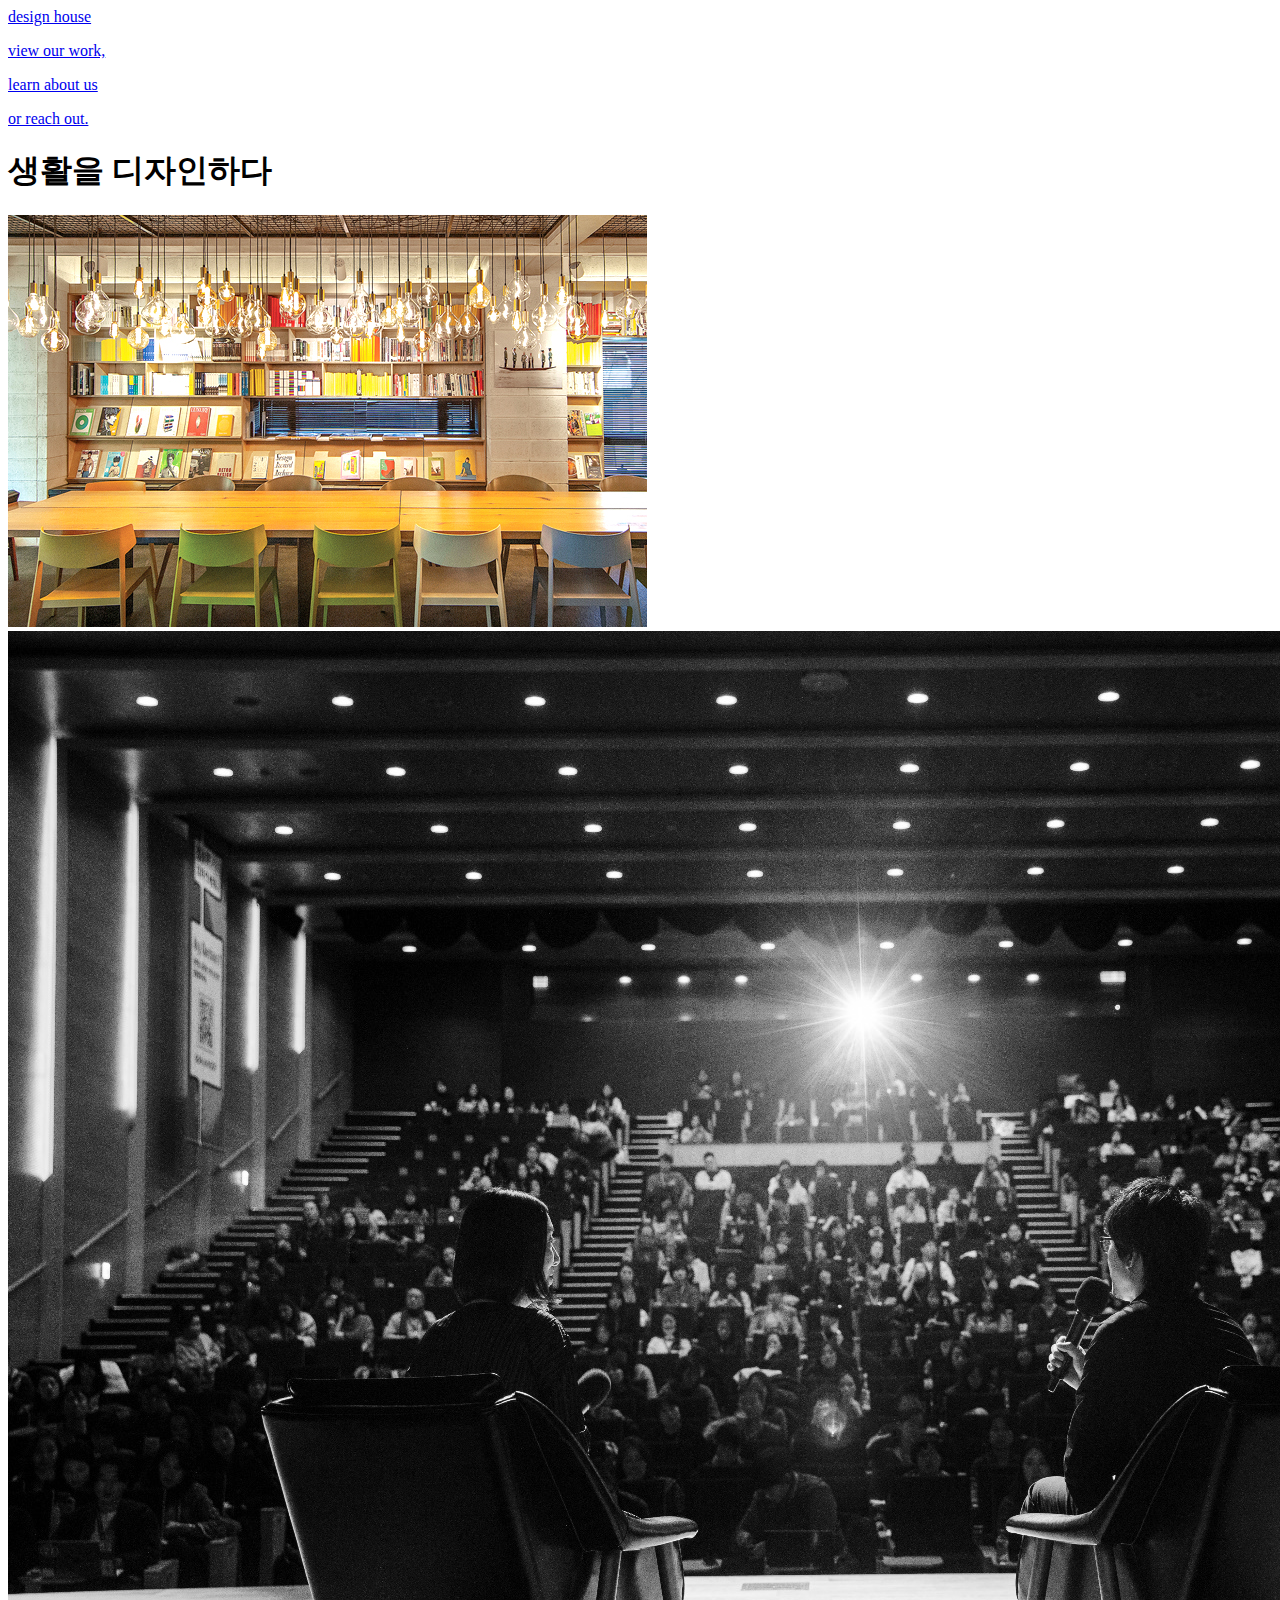
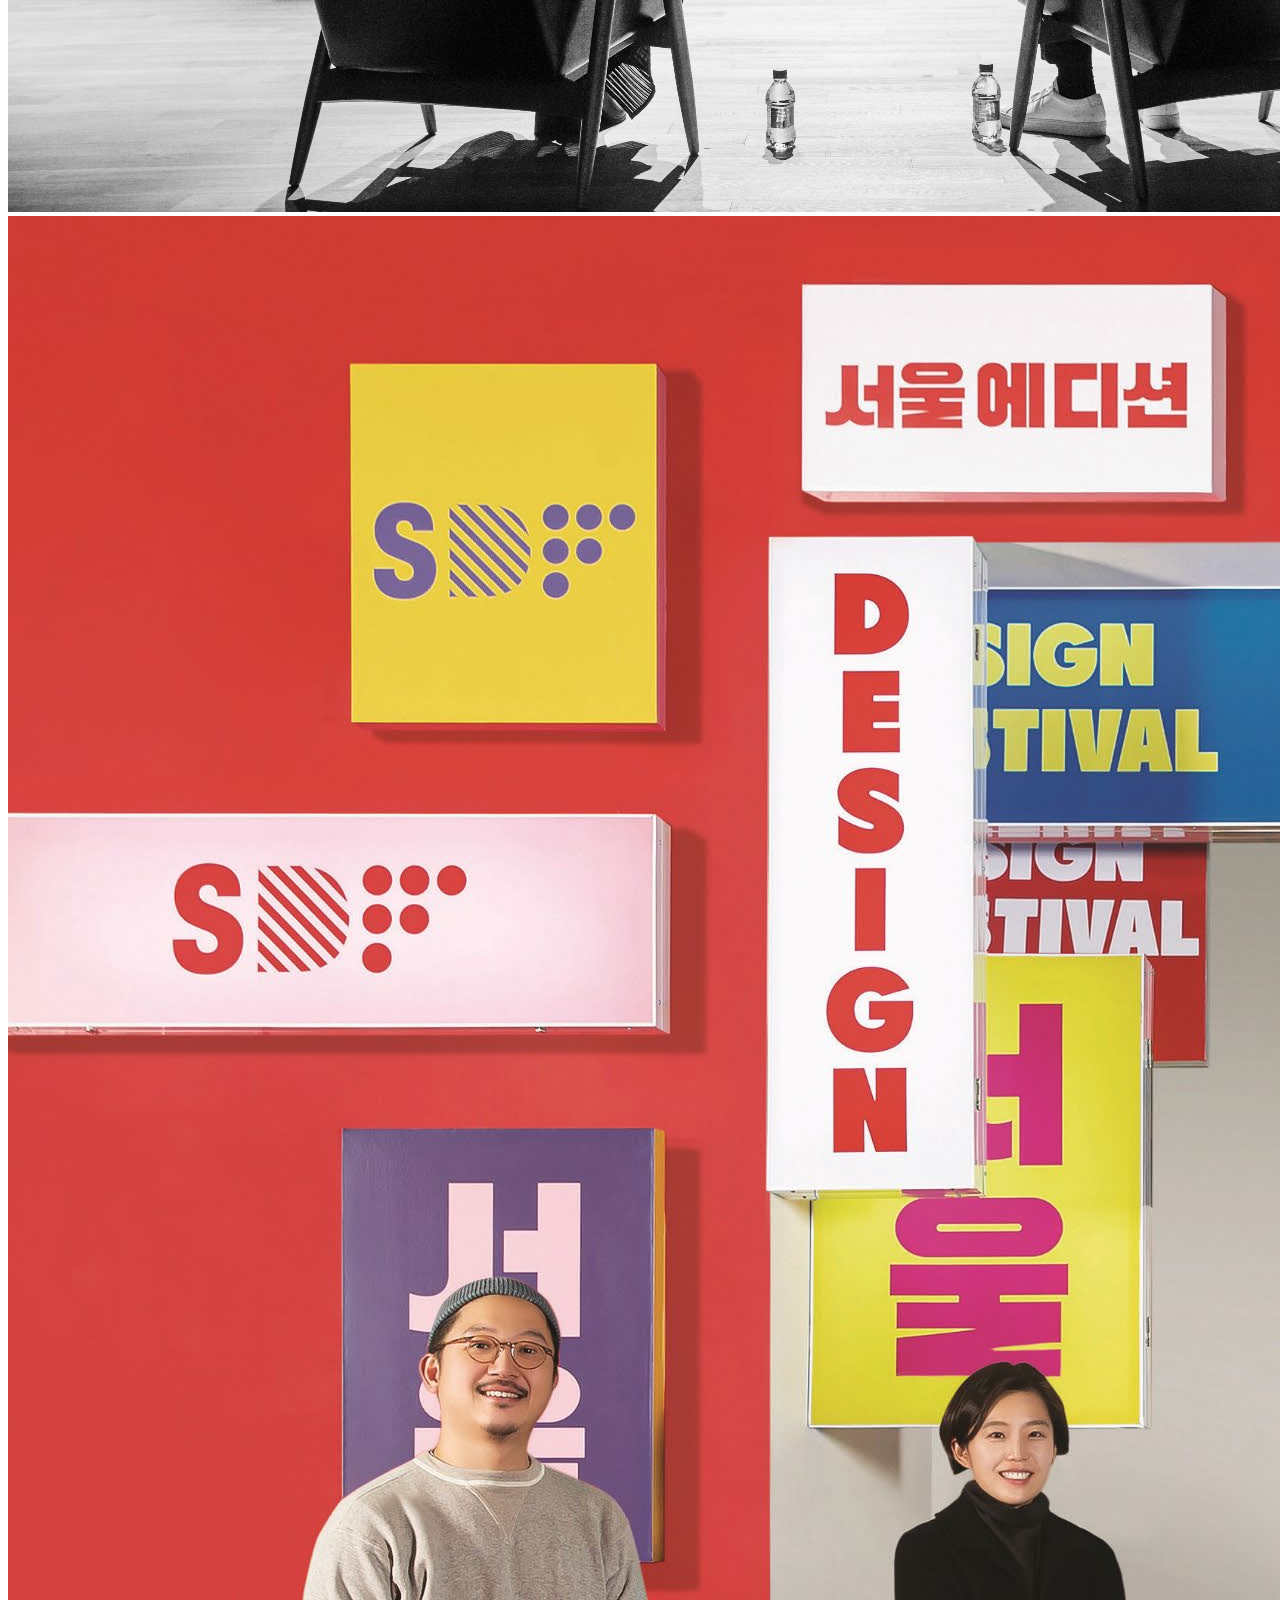
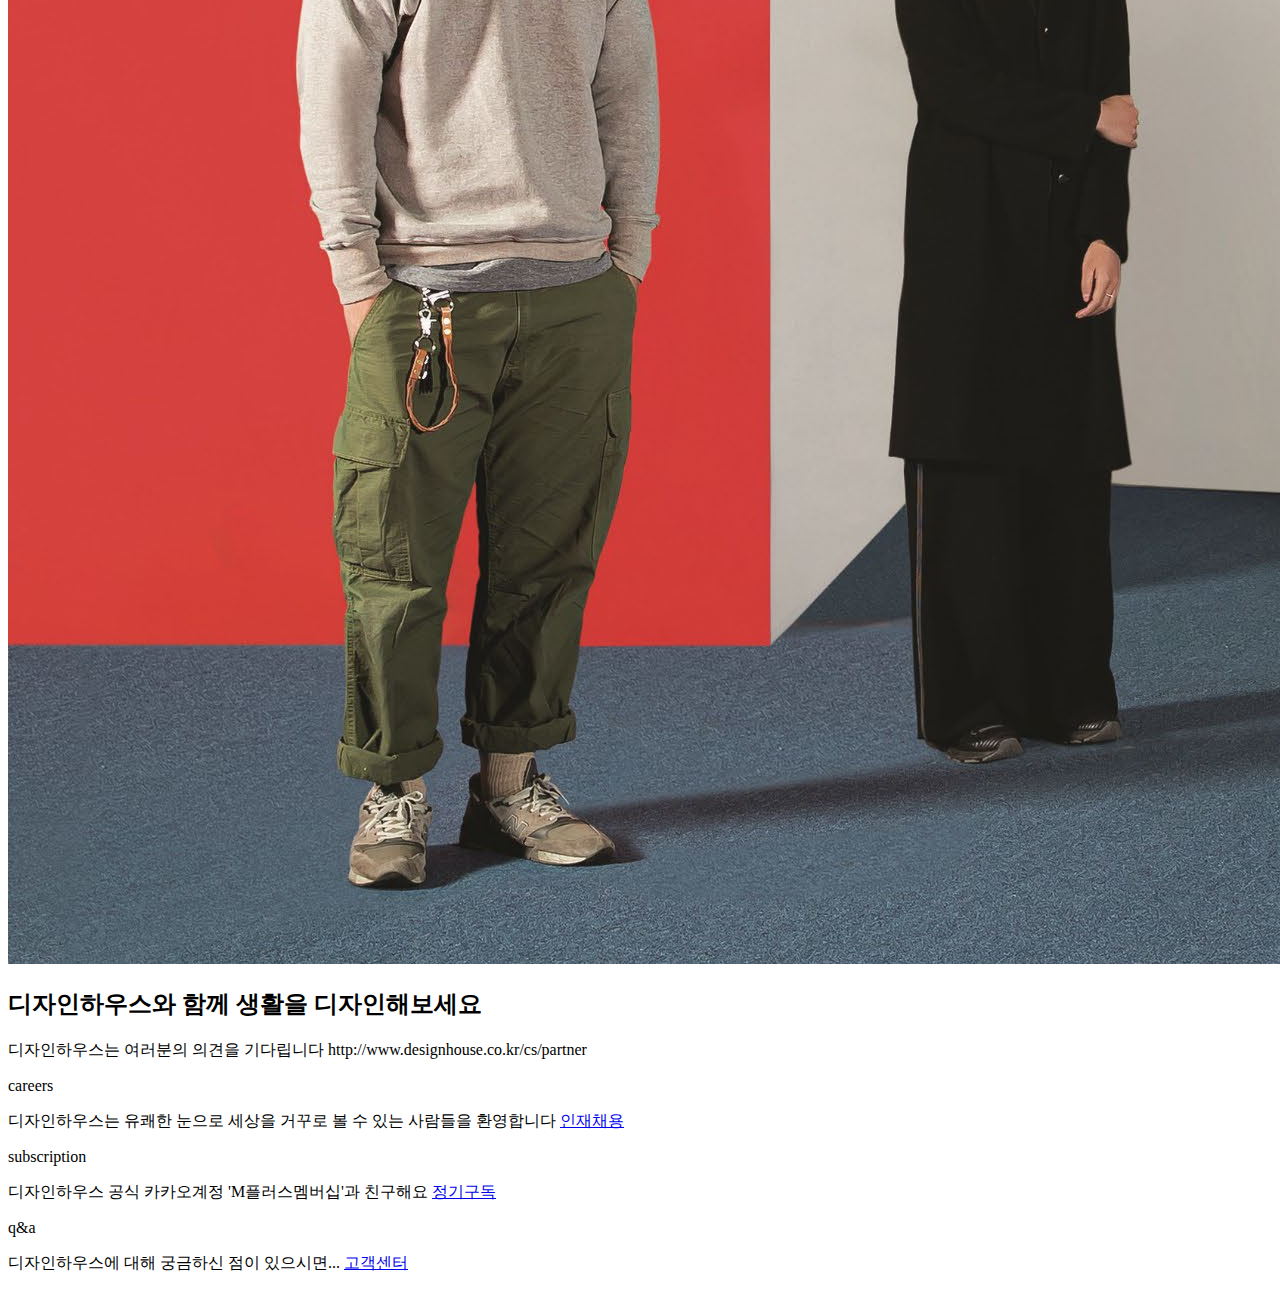
==== about.html @ f5e78a8f "ddd" ====
<!DOCTYPE html>
<html lang="en">
<head>
    <meta charset="UTF-8">
    <meta name="viewport" content="width=device-width, initial-scale=1.0">
    <title>Document</title>
</head>
<body>
    <header>
        <nav>
          <a href="#">design house</a>
          <div>
          <p>
              <a href="#">view our work,</a>
          </p>
          <p>
              <a href="#">learn about us</a>
          </p>
          <p>
              <a href="#">or reach out.</a>
          </p>
          </div>
         </nav>
      </header>
      <main role="main">
          <div>
              <h1>
                생활을 디자인하다
              </h1>
          </div>
          <div>
              <img src="img/about1.jpg" alt="">
          </div>
          <div>
              <img src="img/about2.jpg" alt="">
          </div>
          <div>
              <img src="img/about3.jpg" alt="">
          </div>
      </main>
      <footer>
        <div class="canvas">
          <h2>디자인하우스와 함께 생활을 디자인해보세요
           </h2>
          <div>
            <p>디자인하우스는 여러분의 의견을 기다립니다 http://www.designhouse.co.kr/cs/partner
           </p>
          </div>
        </div>
        <div class="contact">
          <div class="c1">
            <div>careers</div>
            <p>디자인하우스는 유쾌한 눈으로 세상을 거꾸로 볼 수 있는 사람들을 환영합니다
              <a href="#">인재채용</a>
           </p>
          </div>
          <div class="c2">
            <div>subscription</div>
            <p>디자인하우스 공식 카카오계정  'M플러스멤버십'과 친구해요
              <a href="https://pf.kakao.com/_aQyxdu#none">정기구독</a>
           </p>
          </div>
          <div class="c3">
            <div>q&a</div>
            <p>디자인하우스에 대해 궁금하신 점이 있으시면...
              <a href="http://www.designhouse.co.kr/cs">고객센터</a>
           </p>
          </div>
   
        </div>
      </footer>
</body>
</html>
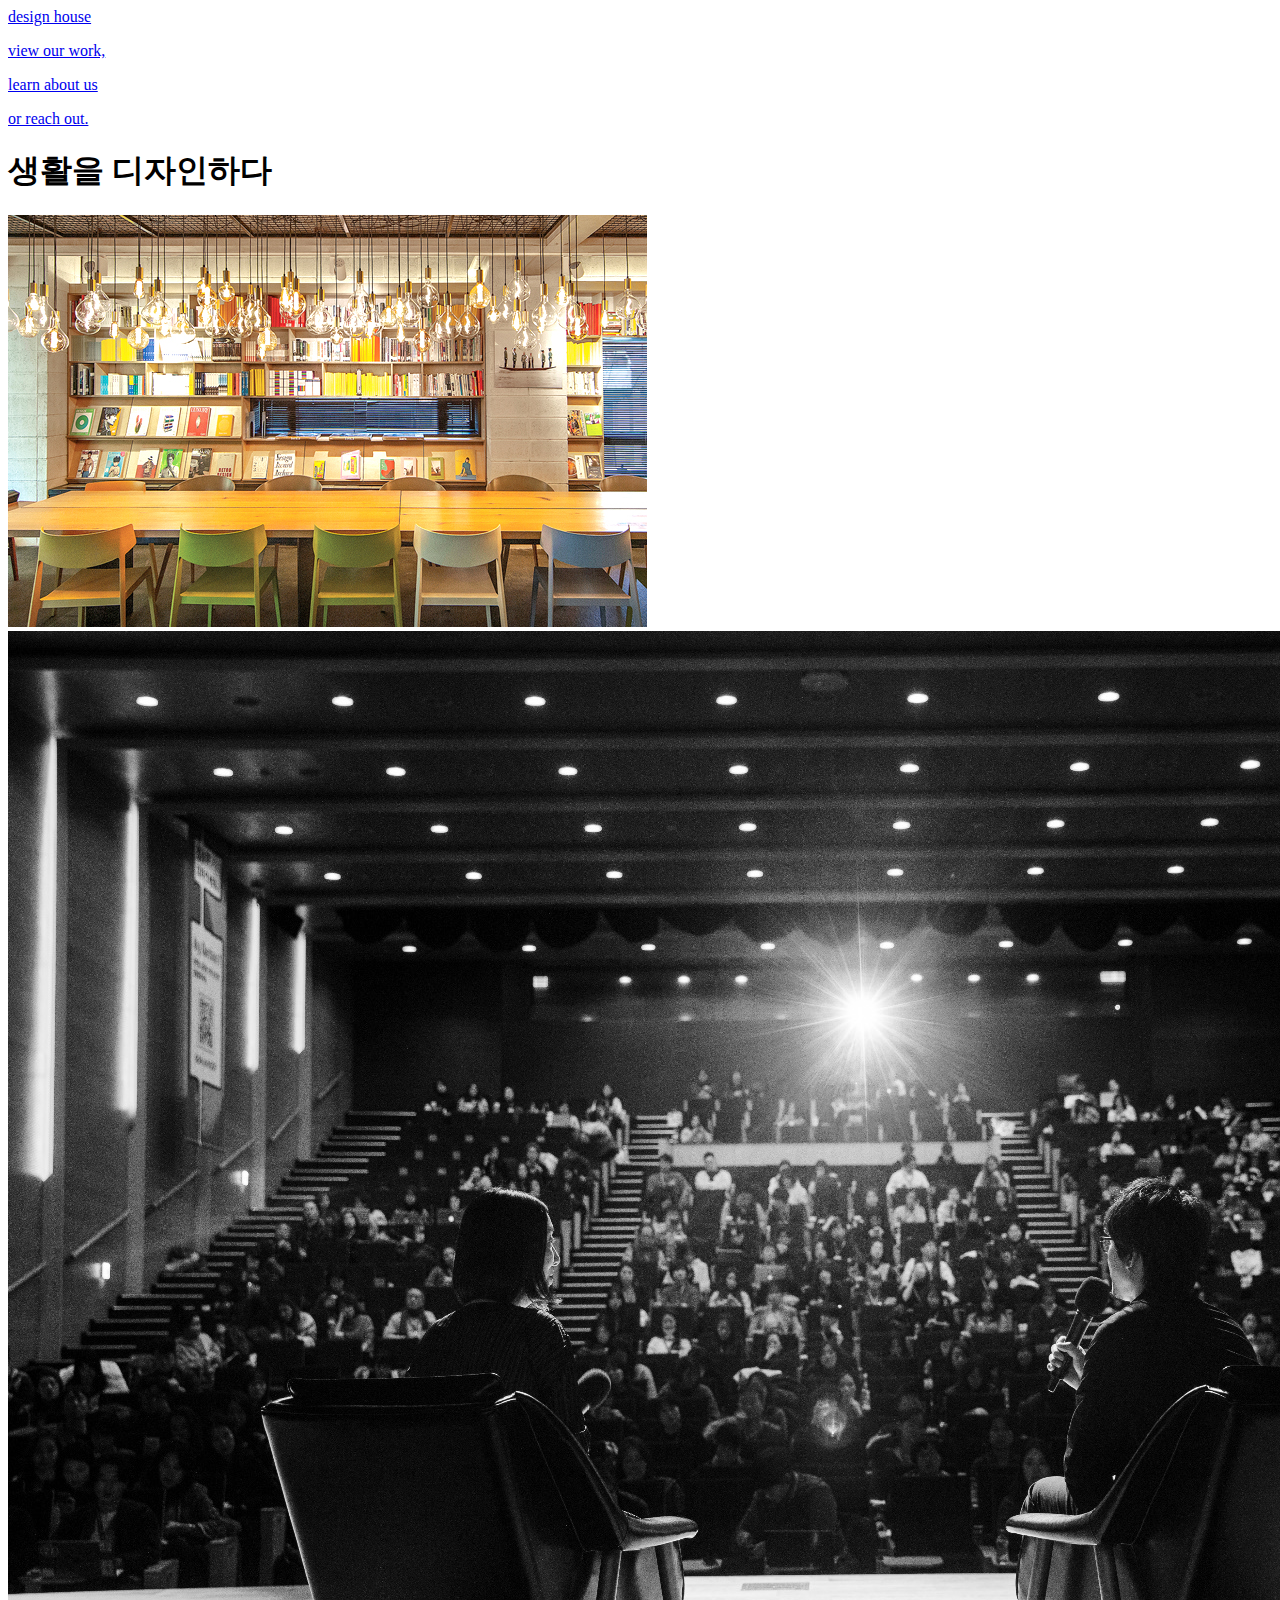
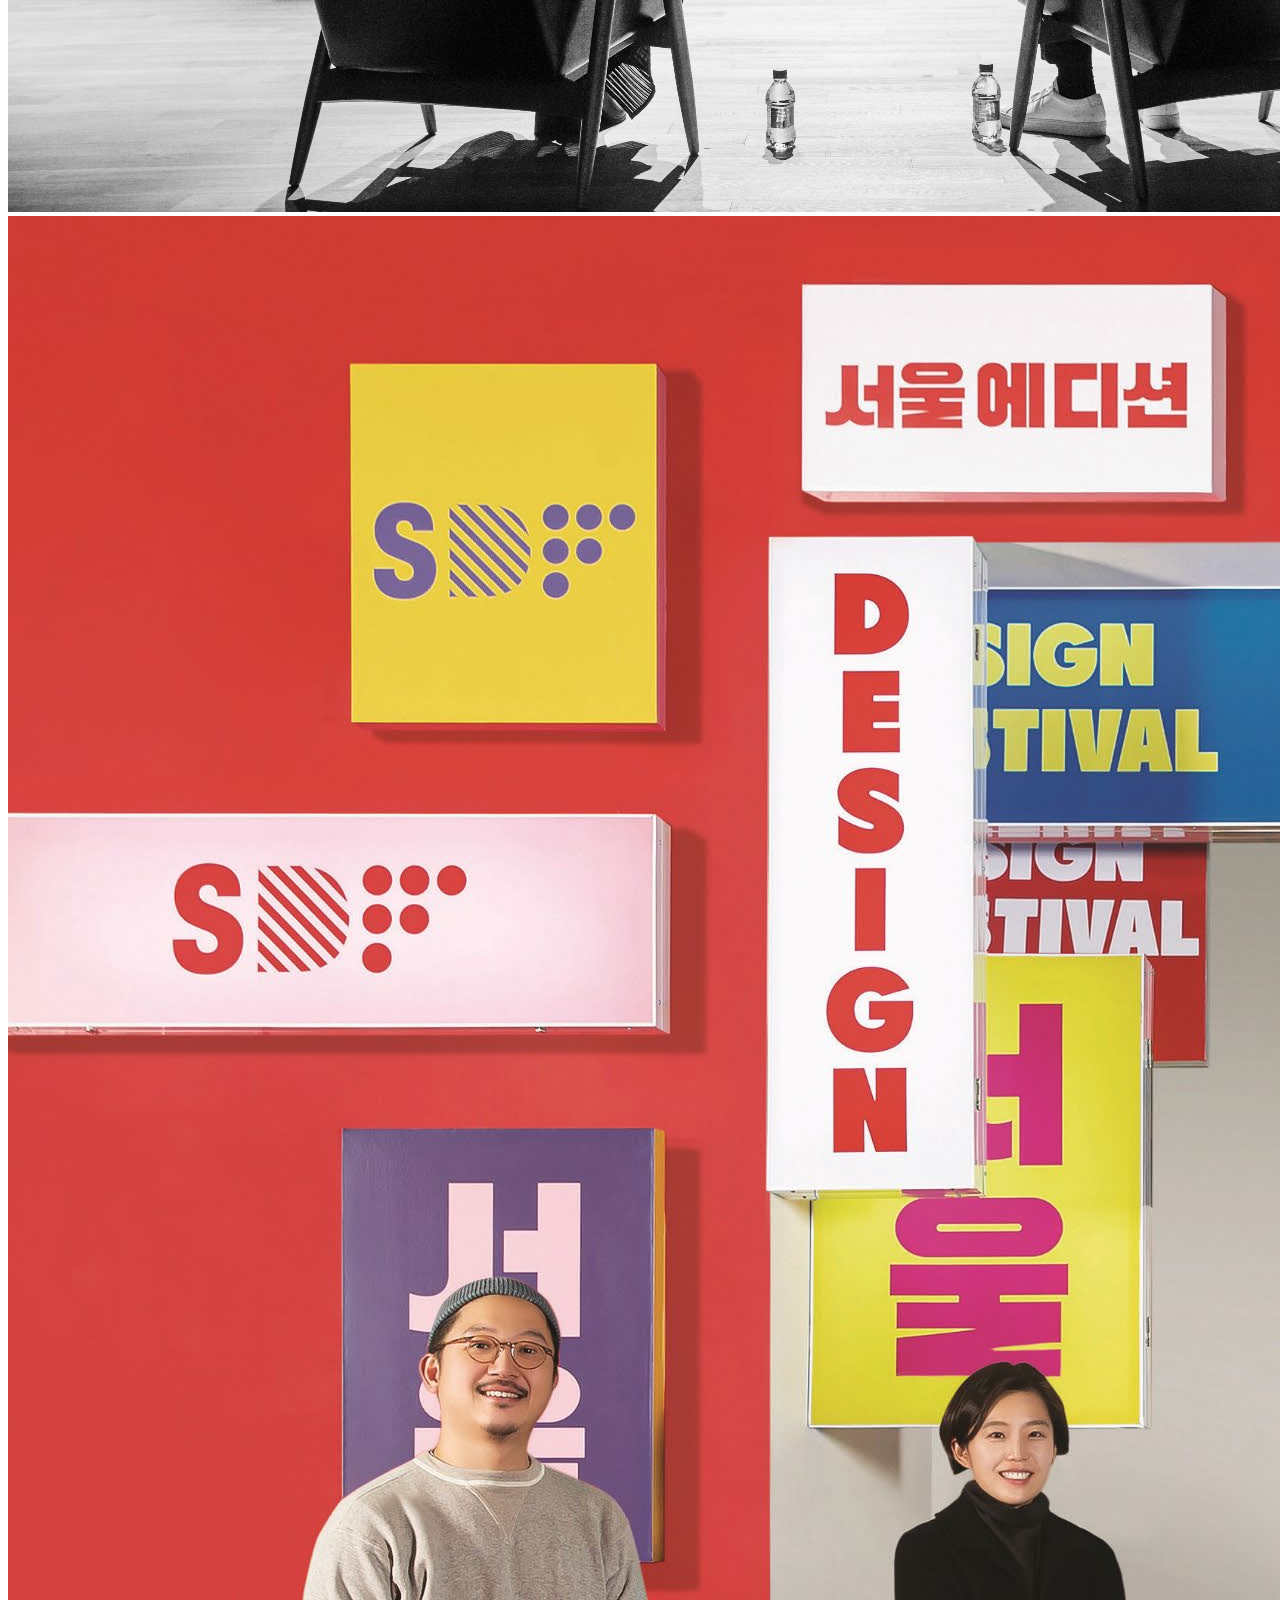
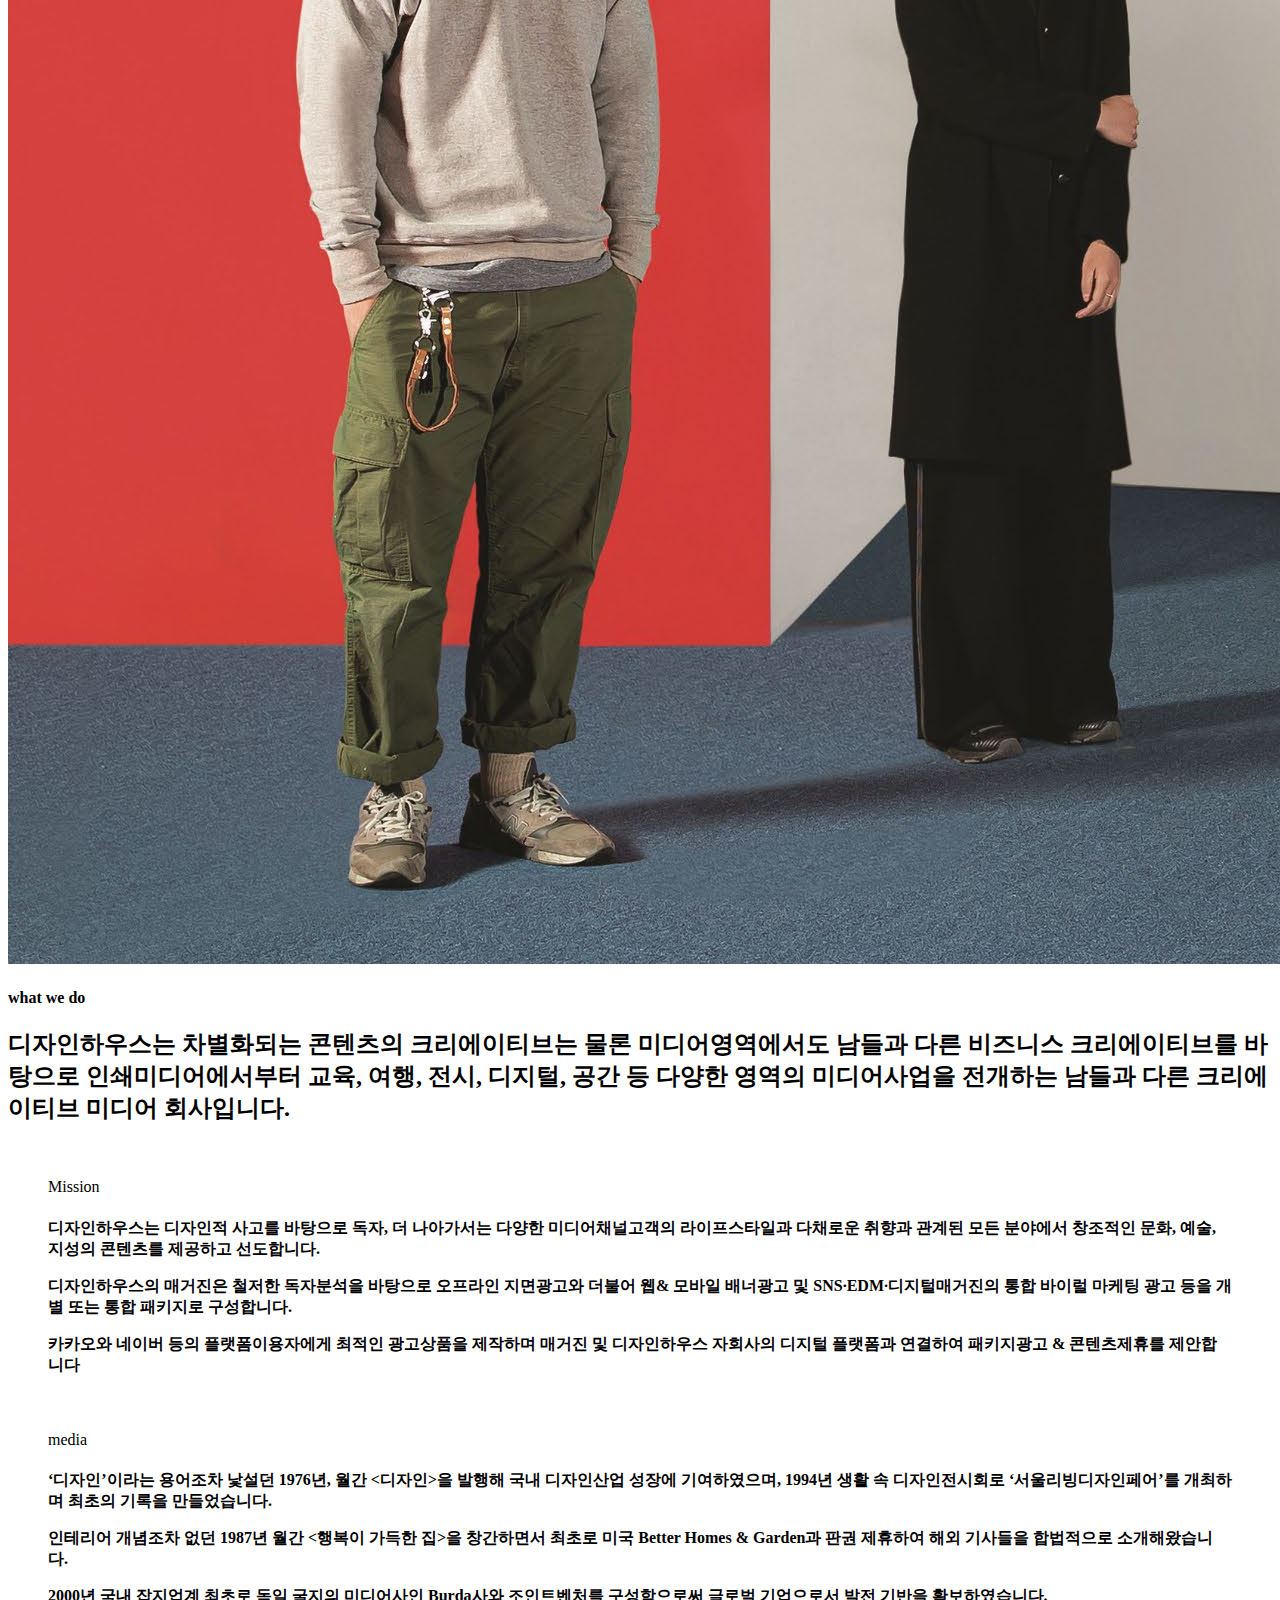
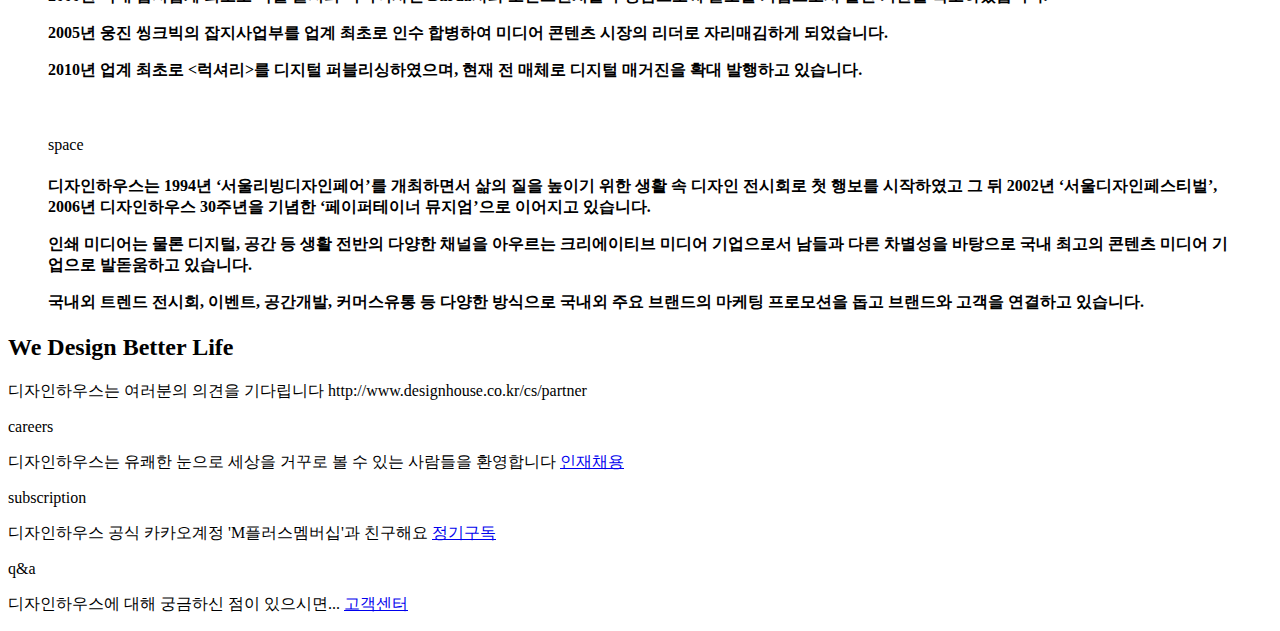
==== commit ca609807: "1" ====
--- a/about.html
+++ b/about.html
@@ -37,10 +37,66 @@
           <div>
               <img src="img/about3.jpg" alt="">
           </div>
+          <div class="history">
+            <div>
+             <h4>what we do</h4>
+           </div>
+           <div>
+             <h2>디자인하우스는 차별화되는 콘텐츠의 크리에이티브는 물론 미디어영역에서도 남들과 다른 비즈니스 크리에이티브를 바탕으로 인쇄미디어에서부터 교육, 여행, 전시, 디지털, 공간 등 다양한 영역의 미디어사업을 전개하는 남들과 다른 크리에이티브 미디어 회사입니다.</h2> 
+                         </div>
+
+                         <figure>
+                          <p><img src="img/wor1.jpg" alt=""></p>
+                          <figcaption>
+                            <div>Mission</div>
+                            <h4>
+                               <p>디자인하우스는 디자인적 사고를 바탕으로 독자, 더 나아가서는 다양한 미디어채널고객의 라이프스타일과 다채로운 취향과 관계된 모든 분야에서 창조적인 문화, 예술, 지성의 콘텐츠를 제공하고 선도합니다.
+                               </p>
+                               <p>디자인하우스의 매거진은 철저한 독자분석을 바탕으로 오프라인 지면광고와 더불어 웹& 모바일 배너광고 및
+                                SNS∙EDM∙디지털매거진의 통합 바이럴 마케팅 광고 등을 개별 또는 통합 패키지로 구성합니다.</p>
+                              <p>카카오와 네이버 등의 플랫폼이용자에게 최적인 광고상품을 제작하며 매거진 및 디자인하우스 자회사의 디지털 플랫폼과 연결하여 패키지광고 & 콘텐츠제휴를 제안합니다
+                              </p>
+                             
+                                                            </h4>
+                          </figcaption>
+                        </figure>
+                         <figure>
+                          <p><img src="img/wor2.jpg" alt=""></p>
+                          <figcaption>
+                            <div>media</div>
+                            <h4>
+                              <p>‘디자인’이라는 용어조차 낯설던 1976년, 월간 <디자인>을 발행해 국내 디자인산업 성장에 기여하였으며,
+                                1994년 생활 속 디자인전시회로 ‘서울리빙디자인페어’를 개최하며 최초의 기록을 만들었습니다.</p>
+                               <p> 인테리어 개념조차 없던 1987년 월간 <행복이 가득한 집>을 창간하면서 최초로
+                                미국 Better Homes & Garden과 판권 제휴하여 해외 기사들을 합법적으로 소개해왔습니다.</p>
+                               <p> 2000년 국내 잡지업계 최초로 독일 굴지의 미디어사인 Burda사와 조인트벤처를 구성함으로써
+                                글로벌 기업으로서 발전 기반을 확보하였습니다.</p>
+                               <p> 2005년 웅진 씽크빅의 잡지사업부를 업계 최초로 인수 합병하여
+                                미디어 콘텐츠 시장의 리더로 자리매김하게 되었습니다.</p>
+                              <p>2010년 업계 최초로 <럭셔리>를 디지털 퍼블리싱하였으며, 현재 전 매체로 디지털 매거진을 확대 발행하고 있습니다.</p>
+                             
+                            </h4>
+                          </figcaption>
+                        </figure>
+                         <figure>
+                          <p><img src="img/wor3.jpg" alt=""></p>
+                          <figcaption>
+                            <div>space</div>
+                            <h4>
+                              <p>디자인하우스는 1994년 ‘서울리빙디자인페어’를 개최하면서 삶의 질을 높이기 위한 생활 속 디자인 전시회로 첫 행보를 시작하였고 그 뒤 2002년 ‘서울디자인페스티벌’, 2006년 디자인하우스 30주년을 기념한 ‘페이퍼테이너 뮤지엄’으로 이어지고 있습니다.
+                               </p>                      
+                                <p>인쇄 미디어는 물론 디지털, 공간 등 생활 전반의 다양한 채널을 아우르는 크리에이티브 미디어 기업으로서
+                                  남들과 다른 차별성을 바탕으로 국내 최고의 콘텐츠 미디어 기업으로 발돋움하고 있습니다.</p>
+                                  <p>국내외 트렌드 전시회, 이벤트, 공간개발, 커머스유통 등 다양한 방식으로 국내외 주요 브랜드의 마케팅 프로모션을 돕고 브랜드와 고객을 연결하고 있습니다.</p>
+                               
+                            </h4>
+                          </figcaption>
+                        </figure>
+     
       </main>
       <footer>
         <div class="canvas">
-          <h2>디자인하우스와 함께 생활을 디자인해보세요
+          <h2>We Design Better Life
            </h2>
           <div>
             <p>디자인하우스는 여러분의 의견을 기다립니다 http://www.designhouse.co.kr/cs/partner
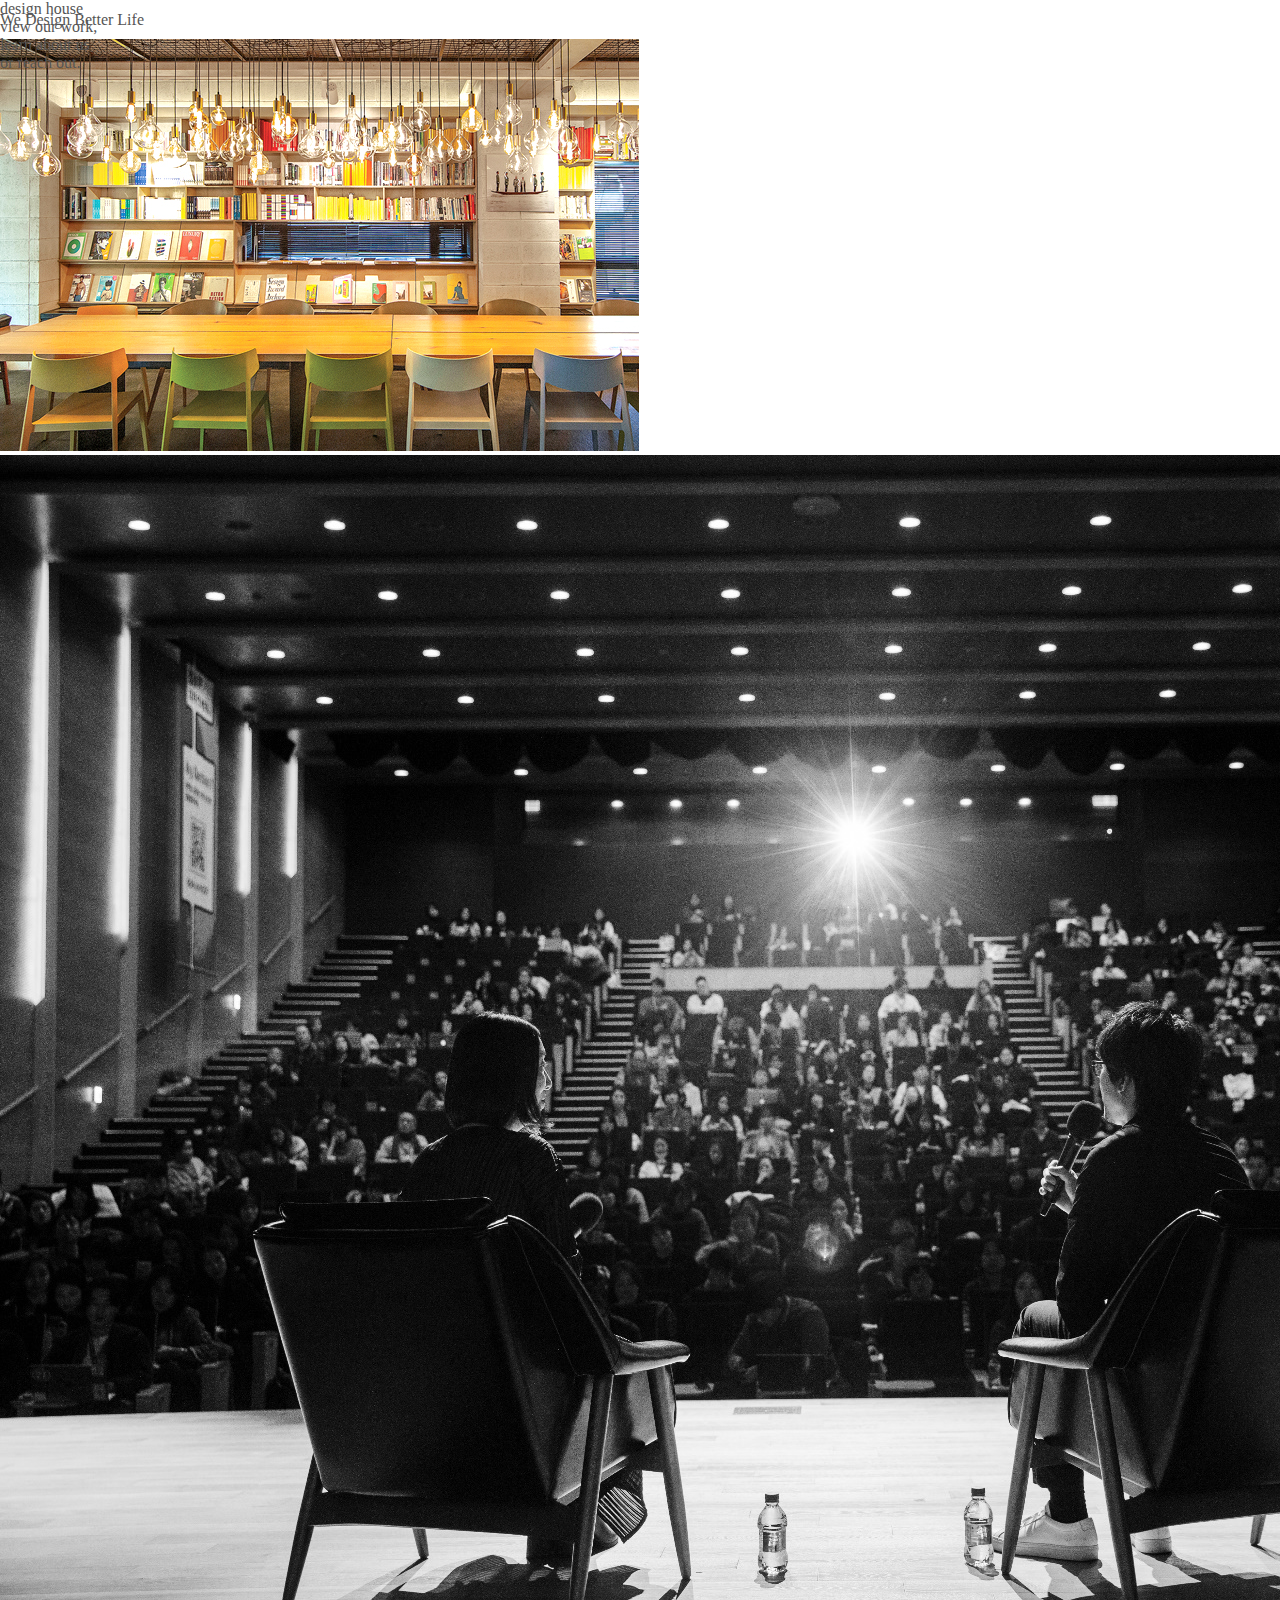
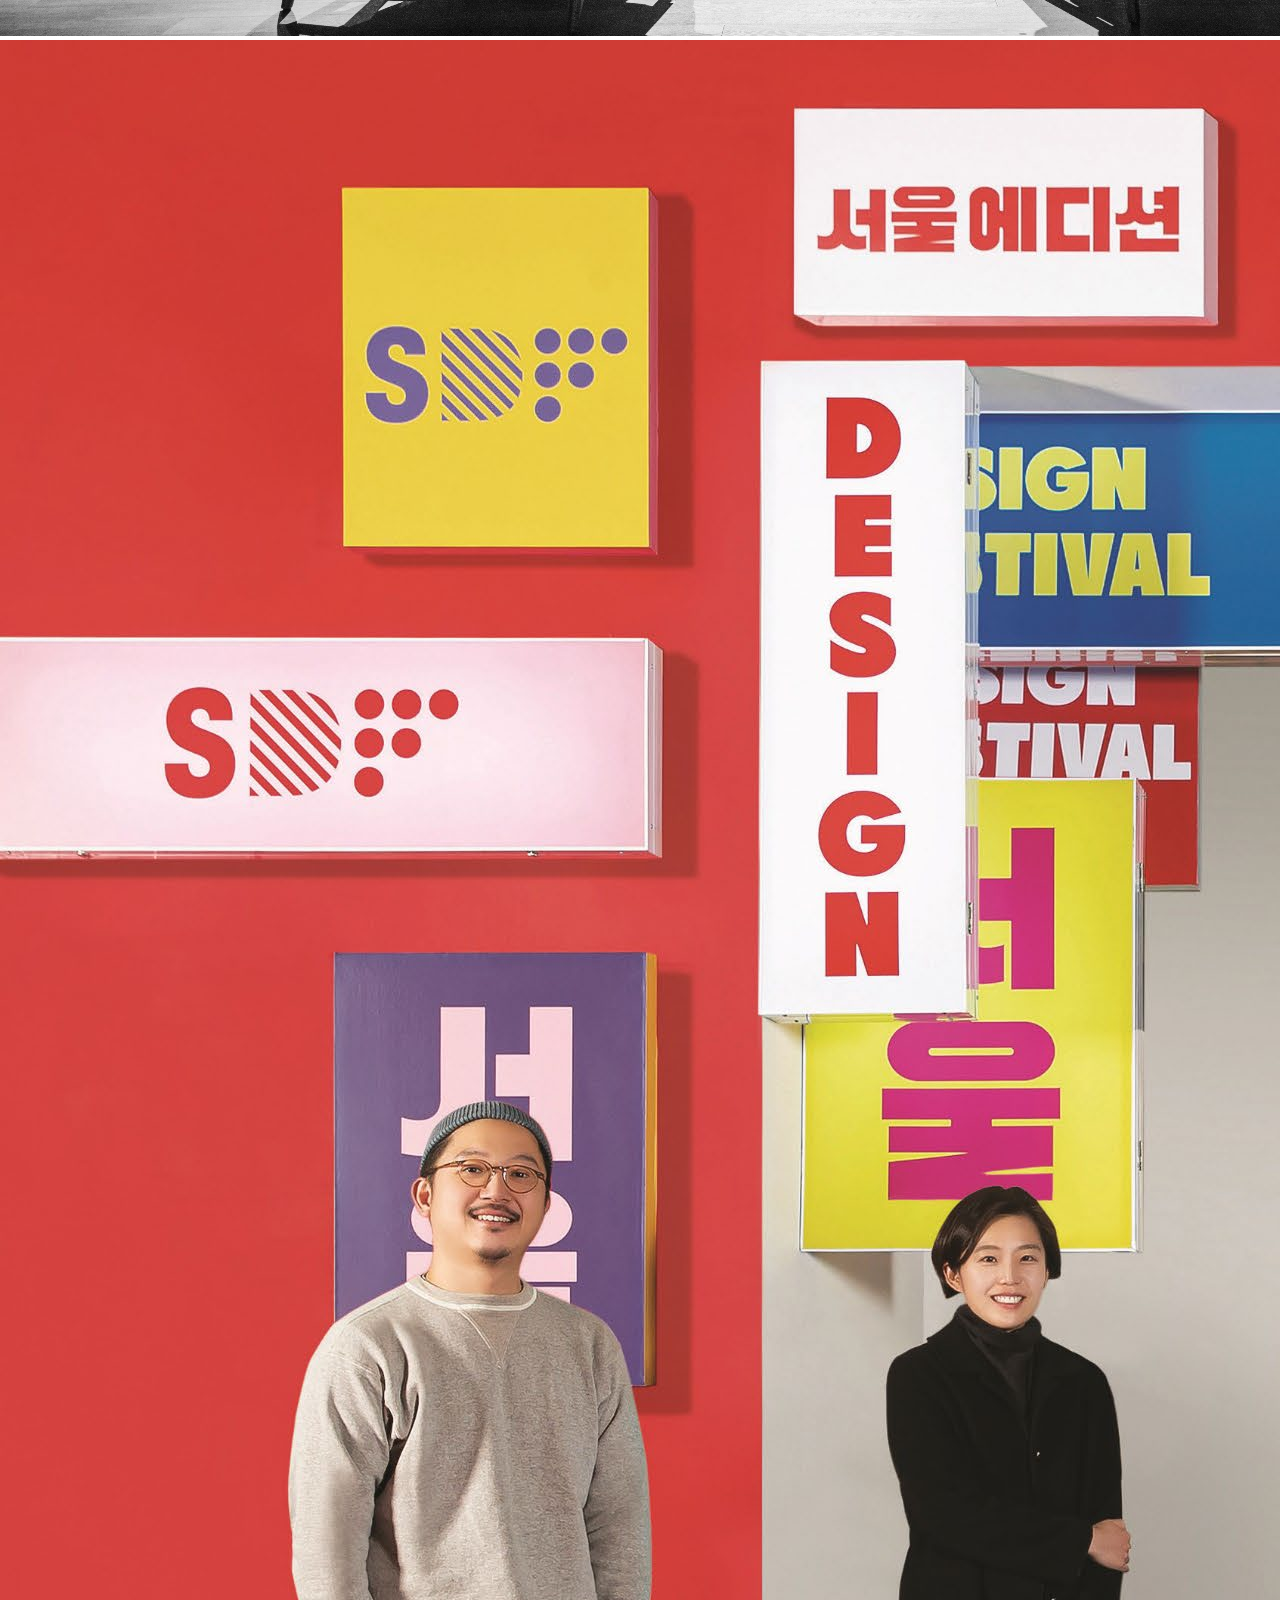
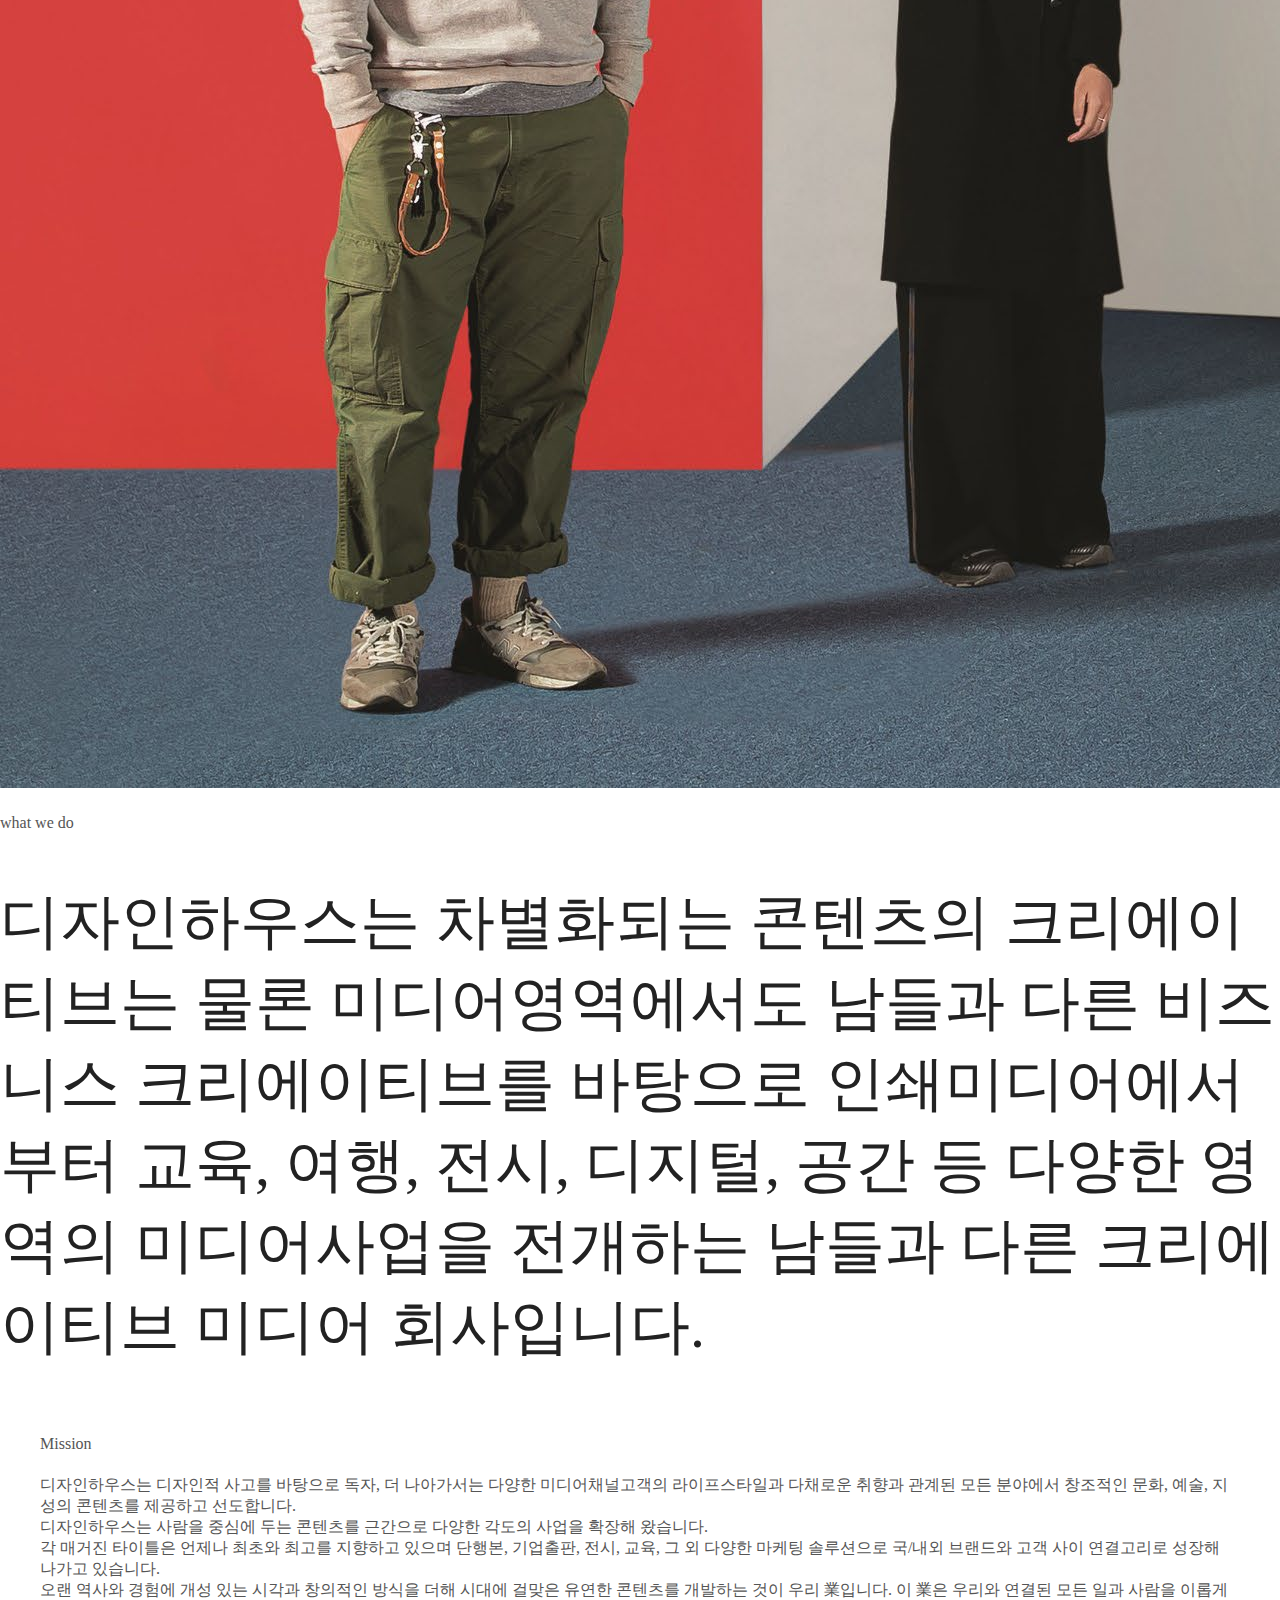
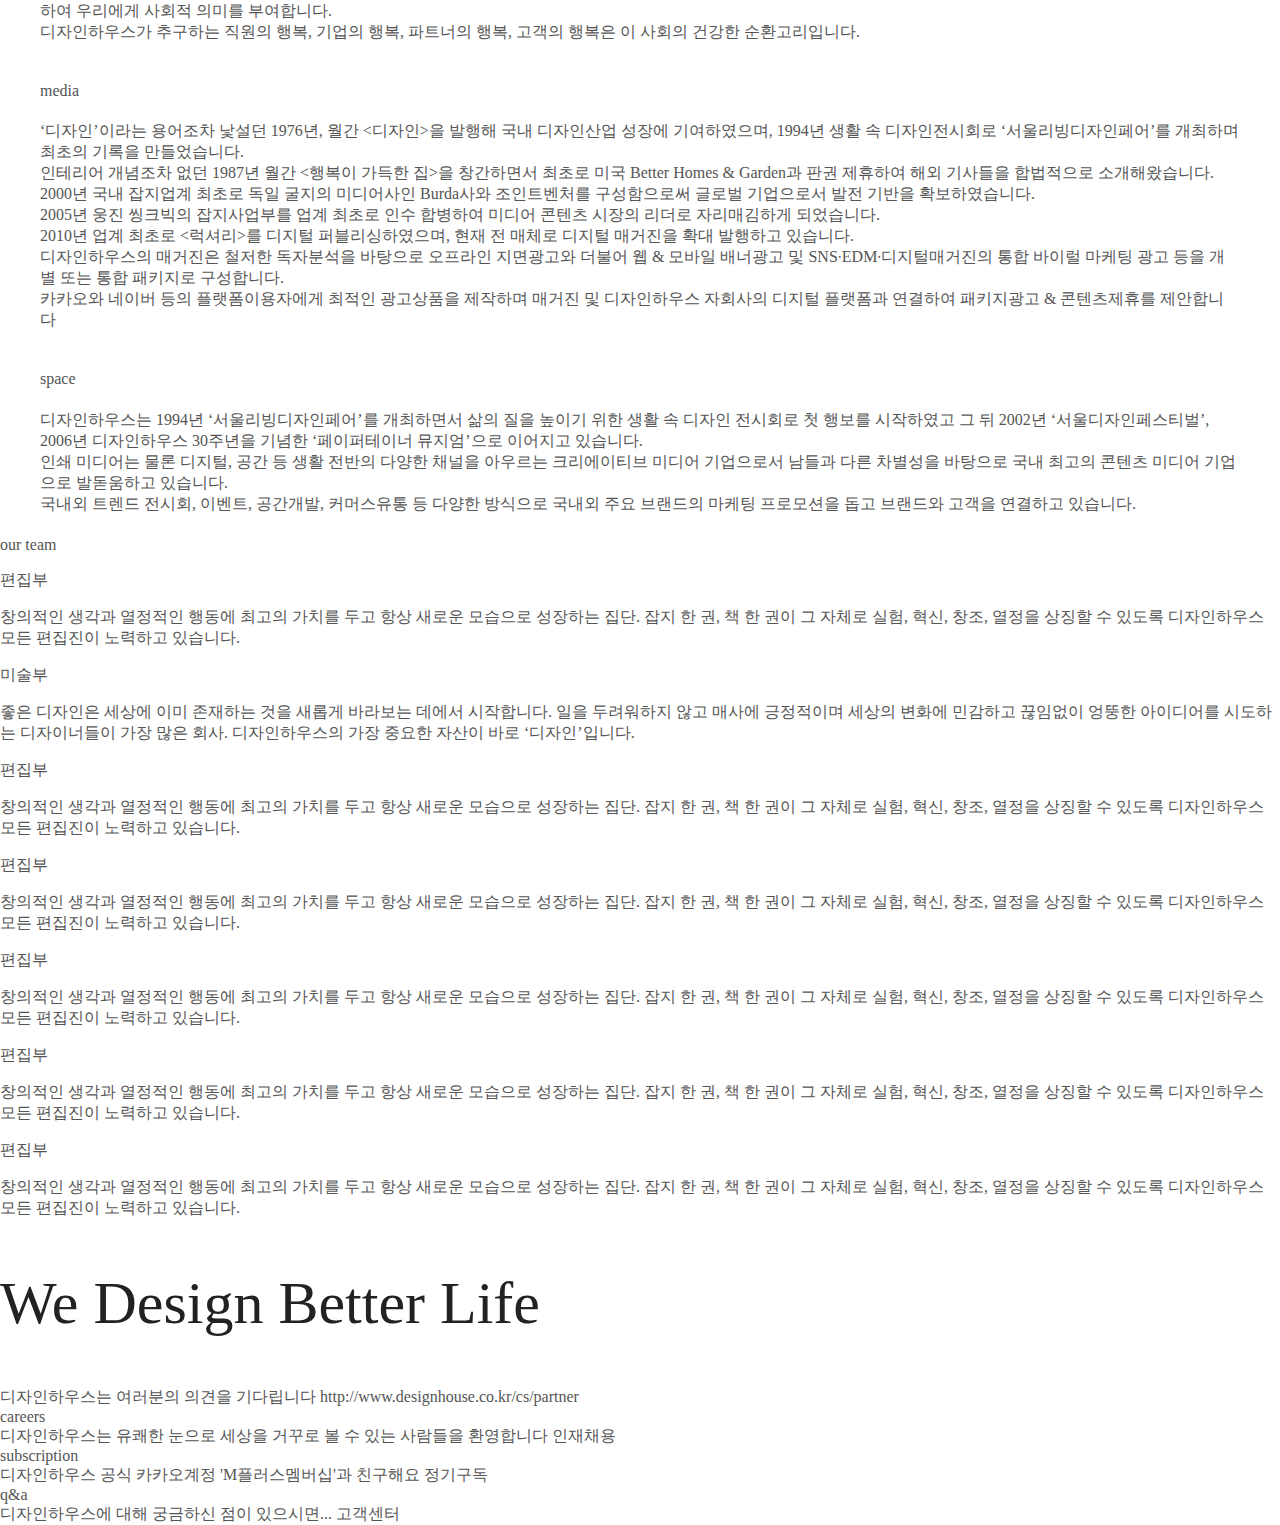
==== commit c89cab0d: "1" ====
--- a/about.html
+++ b/about.html
@@ -1,129 +1,188 @@
 <!DOCTYPE html>
 <html lang="en">
+
 <head>
-    <meta charset="UTF-8">
-    <meta name="viewport" content="width=device-width, initial-scale=1.0">
-    <title>Document</title>
+  <meta charset="UTF-8">
+  <meta name="viewport" content="width=device-width, initial-scale=1.0">
+  <link rel="stylesheet" href="css/style.css" text="text/css">
+  <title>Document</title>
 </head>
+
 <body>
-    <header>
-        <nav>
-          <a href="#">design house</a>
-          <div>
-          <p>
-              <a href="#">view our work,</a>
-          </p>
-          <p>
-              <a href="#">learn about us</a>
-          </p>
-          <p>
-              <a href="#">or reach out.</a>
-          </p>
-          </div>
-         </nav>
-      </header>
-      <main role="main">
-          <div>
-              <h1>
-                생활을 디자인하다
-              </h1>
-          </div>
-          <div>
-              <img src="img/about1.jpg" alt="">
-          </div>
-          <div>
-              <img src="img/about2.jpg" alt="">
-          </div>
-          <div>
-              <img src="img/about3.jpg" alt="">
-          </div>
-          <div class="history">
-            <div>
-             <h4>what we do</h4>
-           </div>
-           <div>
-             <h2>디자인하우스는 차별화되는 콘텐츠의 크리에이티브는 물론 미디어영역에서도 남들과 다른 비즈니스 크리에이티브를 바탕으로 인쇄미디어에서부터 교육, 여행, 전시, 디지털, 공간 등 다양한 영역의 미디어사업을 전개하는 남들과 다른 크리에이티브 미디어 회사입니다.</h2> 
-                         </div>
+  <header>
+    <nav>
+      <a href="#">design house</a>
+      <div>
+        <p>
+          <a href="#">view our work,</a>
+        </p>
+        <p>
+          <a href="#">learn about us</a>
+        </p>
+        <p>
+          <a href="#">or reach out.</a>
+        </p>
+      </div>
+    </nav>
+  </header>
+  <main role="main">
+    <div>
+      <h1>
+        We Design Better Life
+      </h1>
+    </div>
+    <div>
+      <img src="img/about1.jpg" alt="">
+    </div>
+    <div>
+      <img src="img/about2.jpg" alt="">
+    </div>
+    <div>
+      <img src="img/about3.jpg" alt="">
+    </div>
 
-                         <figure>
-                          <p><img src="img/wor1.jpg" alt=""></p>
-                          <figcaption>
-                            <div>Mission</div>
-                            <h4>
-                               <p>디자인하우스는 디자인적 사고를 바탕으로 독자, 더 나아가서는 다양한 미디어채널고객의 라이프스타일과 다채로운 취향과 관계된 모든 분야에서 창조적인 문화, 예술, 지성의 콘텐츠를 제공하고 선도합니다.
-                               </p>
-                               <p>디자인하우스의 매거진은 철저한 독자분석을 바탕으로 오프라인 지면광고와 더불어 웹& 모바일 배너광고 및
-                                SNS∙EDM∙디지털매거진의 통합 바이럴 마케팅 광고 등을 개별 또는 통합 패키지로 구성합니다.</p>
-                              <p>카카오와 네이버 등의 플랫폼이용자에게 최적인 광고상품을 제작하며 매거진 및 디자인하우스 자회사의 디지털 플랫폼과 연결하여 패키지광고 & 콘텐츠제휴를 제안합니다
-                              </p>
-                             
-                                                            </h4>
-                          </figcaption>
-                        </figure>
-                         <figure>
-                          <p><img src="img/wor2.jpg" alt=""></p>
-                          <figcaption>
-                            <div>media</div>
-                            <h4>
-                              <p>‘디자인’이라는 용어조차 낯설던 1976년, 월간 <디자인>을 발행해 국내 디자인산업 성장에 기여하였으며,
-                                1994년 생활 속 디자인전시회로 ‘서울리빙디자인페어’를 개최하며 최초의 기록을 만들었습니다.</p>
-                               <p> 인테리어 개념조차 없던 1987년 월간 <행복이 가득한 집>을 창간하면서 최초로
-                                미국 Better Homes & Garden과 판권 제휴하여 해외 기사들을 합법적으로 소개해왔습니다.</p>
-                               <p> 2000년 국내 잡지업계 최초로 독일 굴지의 미디어사인 Burda사와 조인트벤처를 구성함으로써
-                                글로벌 기업으로서 발전 기반을 확보하였습니다.</p>
-                               <p> 2005년 웅진 씽크빅의 잡지사업부를 업계 최초로 인수 합병하여
-                                미디어 콘텐츠 시장의 리더로 자리매김하게 되었습니다.</p>
-                              <p>2010년 업계 최초로 <럭셔리>를 디지털 퍼블리싱하였으며, 현재 전 매체로 디지털 매거진을 확대 발행하고 있습니다.</p>
-                             
-                            </h4>
-                          </figcaption>
-                        </figure>
-                         <figure>
-                          <p><img src="img/wor3.jpg" alt=""></p>
-                          <figcaption>
-                            <div>space</div>
-                            <h4>
-                              <p>디자인하우스는 1994년 ‘서울리빙디자인페어’를 개최하면서 삶의 질을 높이기 위한 생활 속 디자인 전시회로 첫 행보를 시작하였고 그 뒤 2002년 ‘서울디자인페스티벌’, 2006년 디자인하우스 30주년을 기념한 ‘페이퍼테이너 뮤지엄’으로 이어지고 있습니다.
-                               </p>                      
-                                <p>인쇄 미디어는 물론 디지털, 공간 등 생활 전반의 다양한 채널을 아우르는 크리에이티브 미디어 기업으로서
-                                  남들과 다른 차별성을 바탕으로 국내 최고의 콘텐츠 미디어 기업으로 발돋움하고 있습니다.</p>
-                                  <p>국내외 트렌드 전시회, 이벤트, 공간개발, 커머스유통 등 다양한 방식으로 국내외 주요 브랜드의 마케팅 프로모션을 돕고 브랜드와 고객을 연결하고 있습니다.</p>
-                               
-                            </h4>
-                          </figcaption>
-                        </figure>
-     
-      </main>
-      <footer>
-        <div class="canvas">
-          <h2>We Design Better Life
-           </h2>
-          <div>
-            <p>디자인하우스는 여러분의 의견을 기다립니다 http://www.designhouse.co.kr/cs/partner
-           </p>
-          </div>
-        </div>
-        <div class="contact">
-          <div class="c1">
-            <div>careers</div>
-            <p>디자인하우스는 유쾌한 눈으로 세상을 거꾸로 볼 수 있는 사람들을 환영합니다
-              <a href="#">인재채용</a>
-           </p>
-          </div>
-          <div class="c2">
-            <div>subscription</div>
-            <p>디자인하우스 공식 카카오계정  'M플러스멤버십'과 친구해요
-              <a href="https://pf.kakao.com/_aQyxdu#none">정기구독</a>
-           </p>
-          </div>
-          <div class="c3">
-            <div>q&a</div>
-            <p>디자인하우스에 대해 궁금하신 점이 있으시면...
-              <a href="http://www.designhouse.co.kr/cs">고객센터</a>
-           </p>
-          </div>
-   
-        </div>
-      </footer>
+    <div class="history">
+      <div>
+        <h4>what we do</h4>
+      </div>
+      <div>
+        <h2>디자인하우스는 차별화되는 콘텐츠의 크리에이티브는 물론 미디어영역에서도 남들과 다른 비즈니스 크리에이티브를 바탕으로 인쇄미디어에서부터 교육, 여행, 전시, 디지털, 공간 등 다양한 영역의
+          미디어사업을 전개하는 남들과 다른 크리에이티브 미디어 회사입니다.</h2>
+      </div>
+
+      <figure>
+        <p><img src="img/wor1.jpg" alt=""></p>
+        <figcaption>
+          <div>Mission</div>
+          <h4>
+            <p>디자인하우스는 디자인적 사고를 바탕으로 독자, 더 나아가서는 다양한 미디어채널고객의 라이프스타일과 다채로운 취향과 관계된 모든 분야에서 창조적인 문화, 예술, 지성의 콘텐츠를 제공하고
+              선도합니다.
+            </p>
+            <p>디자인하우스는 사람을 중심에 두는 콘텐츠를 근간으로 다양한 각도의 사업을 확장해 왔습니다. </p>
+            <p> 각 매거진 타이틀은 언제나 최초와 최고를 지향하고 있으며 단행본, 기업출판, 전시, 교육, 그 외 다양한 마케팅 솔루션으로 국/내외 브랜드와 고객 사이 연결고리로 성장해 나가고 있습니다.
+            </p>
+            <p>오랜 역사와 경험에 개성 있는 시각과 창의적인 방식을 더해 시대에 걸맞은 유연한 콘텐츠를 개발하는 것이 우리 業입니다. 이 業은 우리와 연결된 모든 일과 사람을 이롭게 하여 우리에게 사회적
+              의미를 부여합니다.</p>
+            <p> 디자인하우스가 추구하는 직원의 행복, 기업의 행복, 파트너의 행복, 고객의 행복은 이 사회의 건강한 순환고리입니다.</p>
+          </h4>
+        </figcaption>
+      </figure>
+      <figure>
+        <p><img src="img/wor2.jpg" alt=""></p>
+        <figcaption>
+          <div>media</div>
+          <h4>
+            <p>‘디자인’이라는 용어조차 낯설던 1976년, 월간 <디자인>을 발행해 국내 디자인산업 성장에 기여하였으며,
+                1994년 생활 속 디자인전시회로 ‘서울리빙디자인페어’를 개최하며 최초의 기록을 만들었습니다.</p>
+            <p> 인테리어 개념조차 없던 1987년 월간 <행복이 가득한 집>을 창간하면서 최초로
+                미국 Better Homes & Garden과 판권 제휴하여 해외 기사들을 합법적으로 소개해왔습니다.</p>
+            <p> 2000년 국내 잡지업계 최초로 독일 굴지의 미디어사인 Burda사와 조인트벤처를 구성함으로써
+              글로벌 기업으로서 발전 기반을 확보하였습니다.</p>
+            <p> 2005년 웅진 씽크빅의 잡지사업부를 업계 최초로 인수 합병하여
+              미디어 콘텐츠 시장의 리더로 자리매김하게 되었습니다.</p>
+            <p>2010년 업계 최초로 <럭셔리>를 디지털 퍼블리싱하였으며, 현재 전 매체로 디지털 매거진을 확대 발행하고 있습니다.</p>
+            <p>디자인하우스의 매거진은 철저한 독자분석을 바탕으로 오프라인 지면광고와 더불어 웹 & 모바일 배너광고 및
+              SNS∙EDM∙디지털매거진의 통합 바이럴 마케팅 광고 등을 개별 또는 통합 패키지로 구성합니다.</p>
+            <p>카카오와 네이버 등의 플랫폼이용자에게 최적인 광고상품을 제작하며 매거진 및 디자인하우스 자회사의 디지털 플랫폼과 연결하여 패키지광고 & 콘텐츠제휴를 제안합니다
+            </p>
+          </h4>
+        </figcaption>
+      </figure>
+      <figure>
+        <p><img src="img/wor3.jpg" alt=""></p>
+        <figcaption>
+          <div>space</div>
+          <h4>
+            <p>디자인하우스는 1994년 ‘서울리빙디자인페어’를 개최하면서 삶의 질을 높이기 위한 생활 속 디자인 전시회로 첫 행보를 시작하였고 그 뒤 2002년 ‘서울디자인페스티벌’, 2006년
+              디자인하우스 30주년을 기념한 ‘페이퍼테이너 뮤지엄’으로 이어지고 있습니다.
+            </p>
+            <p>인쇄 미디어는 물론 디지털, 공간 등 생활 전반의 다양한 채널을 아우르는 크리에이티브 미디어 기업으로서
+              남들과 다른 차별성을 바탕으로 국내 최고의 콘텐츠 미디어 기업으로 발돋움하고 있습니다.</p>
+            <p>국내외 트렌드 전시회, 이벤트, 공간개발, 커머스유통 등 다양한 방식으로 국내외 주요 브랜드의 마케팅 프로모션을 돕고 브랜드와 고객을 연결하고 있습니다.</p>
+
+          </h4>
+        </figcaption>
+      </figure>
+    </div>
+    <div class="team">
+      <h1>our team</h1>
+      <div>
+      <div>       
+        <h3>편집부 
+        </h3>
+        <p>창의적인 생각과 열정적인 행동에 최고의 가치를 두고 항상 새로운 모습으로 성장하는 집단. 잡지 한 권, 책 한 권이 그 자체로 실험, 혁신, 창조, 열정을 상징할 수 있도록 디자인하우스 모든 편집진이 노력하고 있습니다.
+        </p>
+      </div>
+      <div>
+        <h3>미술부
+       </h3>
+        <p>좋은 디자인은 세상에 이미 존재하는 것을 새롭게 바라보는 데에서 시작합니다. 일을 두려워하지 않고 매사에 긍정적이며 세상의 변화에 민감하고 끊임없이 엉뚱한 아이디어를 시도하는 디자이너들이 가장 많은 회사. 디자인하우스의 가장 중요한 자산이 바로 ‘디자인’입니다.
+        </p>
+      </div>
+      <div>
+        <h3>편집부 
+        </h3>
+        <p>창의적인 생각과 열정적인 행동에 최고의 가치를 두고 항상 새로운 모습으로 성장하는 집단. 잡지 한 권, 책 한 권이 그 자체로 실험, 혁신, 창조, 열정을 상징할 수 있도록 디자인하우스 모든 편집진이 노력하고 있습니다.
+        </p>
+      </div>
+      <div>
+        <h3>편집부 
+        </h3>
+        <p>창의적인 생각과 열정적인 행동에 최고의 가치를 두고 항상 새로운 모습으로 성장하는 집단. 잡지 한 권, 책 한 권이 그 자체로 실험, 혁신, 창조, 열정을 상징할 수 있도록 디자인하우스 모든 편집진이 노력하고 있습니다.
+        </p>
+      </div>
+      <div>
+        <h3>편집부 
+        </h3>
+        <p>창의적인 생각과 열정적인 행동에 최고의 가치를 두고 항상 새로운 모습으로 성장하는 집단. 잡지 한 권, 책 한 권이 그 자체로 실험, 혁신, 창조, 열정을 상징할 수 있도록 디자인하우스 모든 편집진이 노력하고 있습니다.
+        </p>
+      </div>
+      <div>
+        <h3>편집부 
+        </h3>
+        <p>창의적인 생각과 열정적인 행동에 최고의 가치를 두고 항상 새로운 모습으로 성장하는 집단. 잡지 한 권, 책 한 권이 그 자체로 실험, 혁신, 창조, 열정을 상징할 수 있도록 디자인하우스 모든 편집진이 노력하고 있습니다.
+        </p>
+      </div>
+      <div>
+        <h3>편집부 
+        </h3>
+        <p>창의적인 생각과 열정적인 행동에 최고의 가치를 두고 항상 새로운 모습으로 성장하는 집단. 잡지 한 권, 책 한 권이 그 자체로 실험, 혁신, 창조, 열정을 상징할 수 있도록 디자인하우스 모든 편집진이 노력하고 있습니다.
+        </p>
+      </div>
+    </div>
+    </div>
+  </main>
+  <footer>
+    <div class="canvas">
+      <h2>We Design Better Life
+      </h2>
+      <div>
+        <p>디자인하우스는 여러분의 의견을 기다립니다 http://www.designhouse.co.kr/cs/partner
+        </p>
+      </div>
+    </div>
+    <div class="contact">
+      <div class="c1">
+        <div>careers</div>
+        <p>디자인하우스는 유쾌한 눈으로 세상을 거꾸로 볼 수 있는 사람들을 환영합니다
+          <a href="#">인재채용</a>
+        </p>
+      </div>
+      <div class="c2">
+        <div>subscription</div>
+        <p>디자인하우스 공식 카카오계정 'M플러스멤버십'과 친구해요
+          <a href="https://pf.kakao.com/_aQyxdu#none">정기구독</a>
+        </p>
+      </div>
+      <div class="c3">
+        <div>q&a</div>
+        <p>디자인하우스에 대해 궁금하신 점이 있으시면...
+          <a href="http://www.designhouse.co.kr/cs">고객센터</a>
+        </p>
+      </div>
+
+    </div>
+  </footer>
 </body>
+
 </html>--- a/css/style.css
+++ b/css/style.css
@@ -0,0 +1,84 @@
+@import url("common.css");
+header .header .logo a, header .header nav p a {
+  font-size: 18px;
+  line-height: 24px;
+  letter-spacing: -0.1em;
+}
+
+main .intro .hello h4 {
+  font-size: 11px;
+  line-height: 24px;
+  letter-spacing: -0.1em;
+  text-align: center;
+  display: inline;
+  text-transform: uppercase;
+  color: #bbbbbb;
+}
+
+header {
+  position: absolute;
+  left: 0;
+  top: 0;
+  z-index: 100;
+  width: 100%;
+}
+
+header .header {
+  width: 90%;
+  margin: 2.6vw auto 0;
+  position: relative;
+  top: 0;
+  left: 0;
+  z-index: 1;
+}
+
+header .header nav p a:after {
+  content: "";
+  border-bottom: 1px solid #000;
+}
+
+main {
+  width: 100%;
+}
+
+main .lab {
+  position: relative;
+  top: 0;
+  left: 0;
+  width: 90%;
+  height: 100%;
+  margin: 5vw auto 0;
+}
+
+main .lab .lab_img li img {
+  width: 100%;
+  height: 100%;
+}
+
+main .lab .indi {
+  position: absolute;
+  left: 50%;
+  bottom: 5%;
+  -webkit-transform: translate(-50%);
+          transform: translate(-50%);
+  width: 100%;
+}
+
+main .lab .indi li {
+  font-size: 0;
+  width: 10px;
+  height: 10px;
+  border: 1px solid #fff;
+  border-radius: 100%;
+  margin-right: 2%;
+}
+
+main .intro {
+  width: 90%;
+  margin: 20vw auto 0;
+}
+
+main .intro .hello {
+  width: 100%;
+}
+/*# sourceMappingURL=style.css.map */